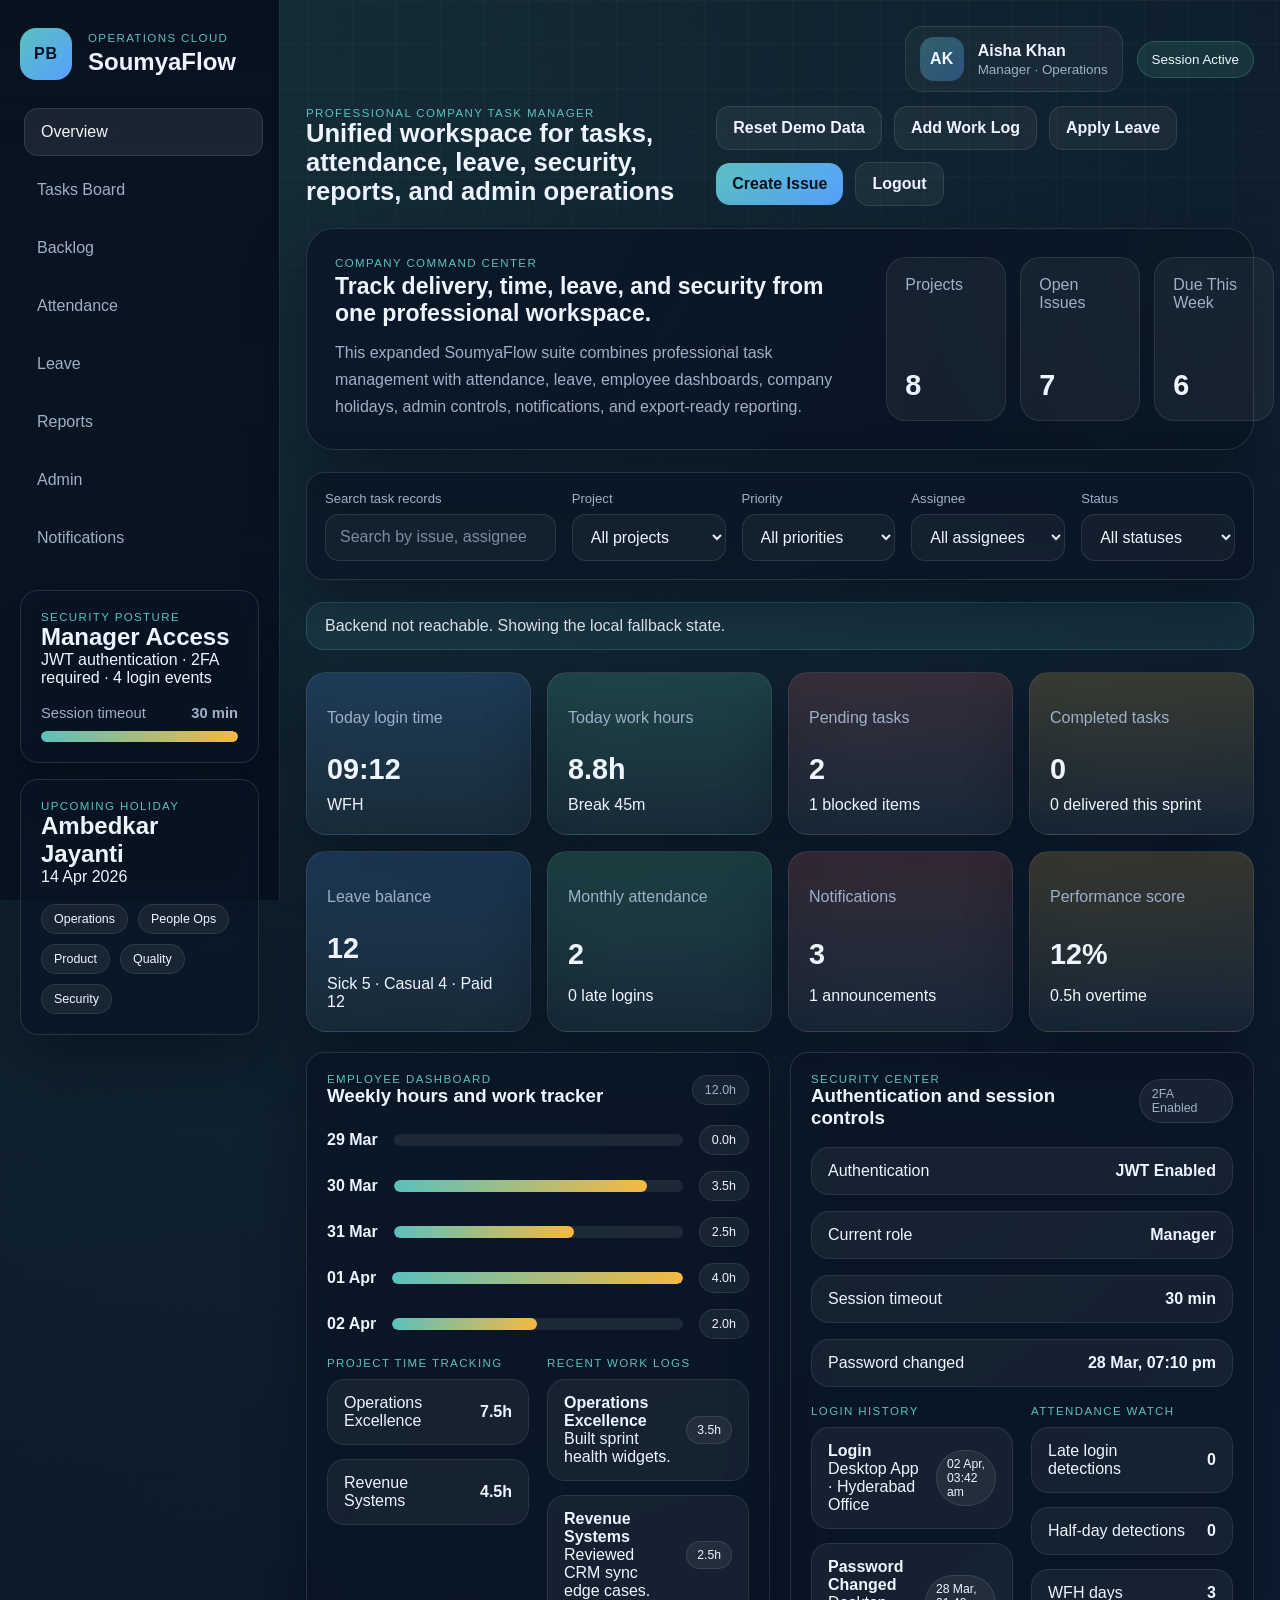
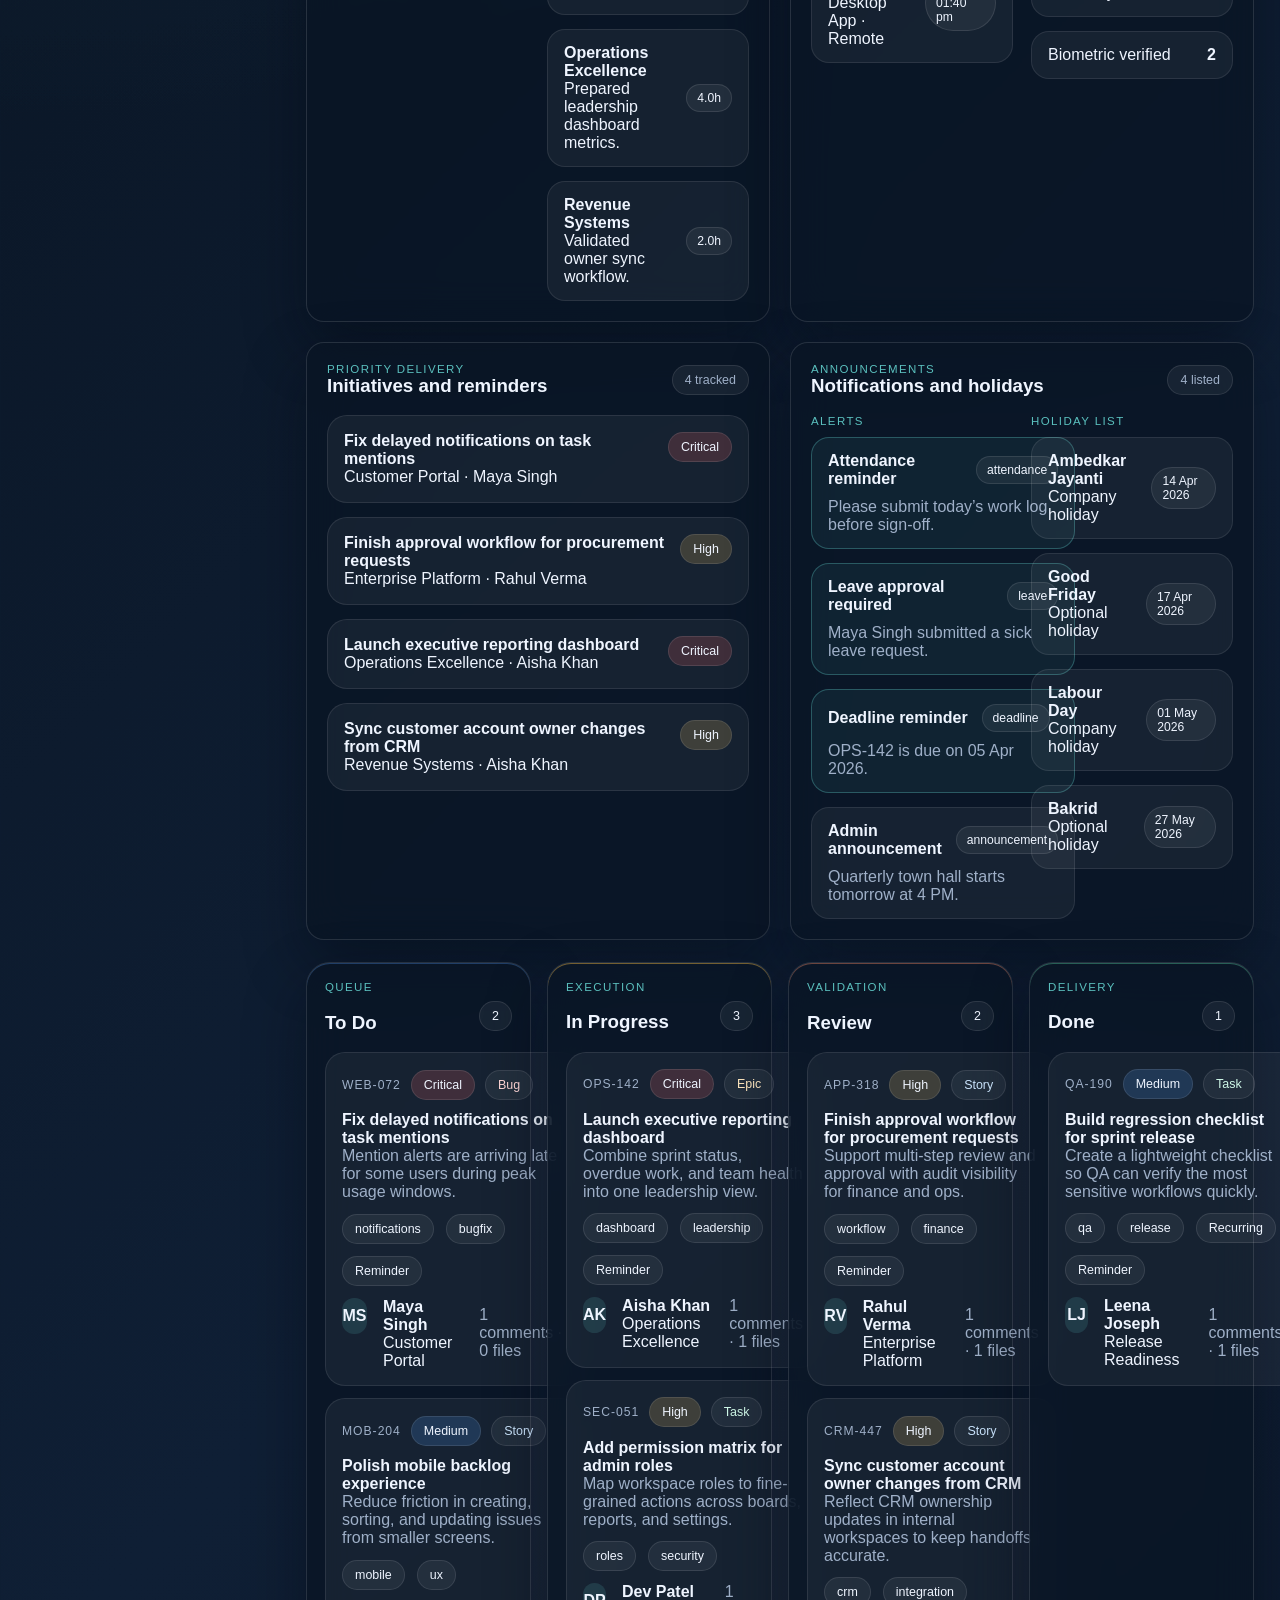
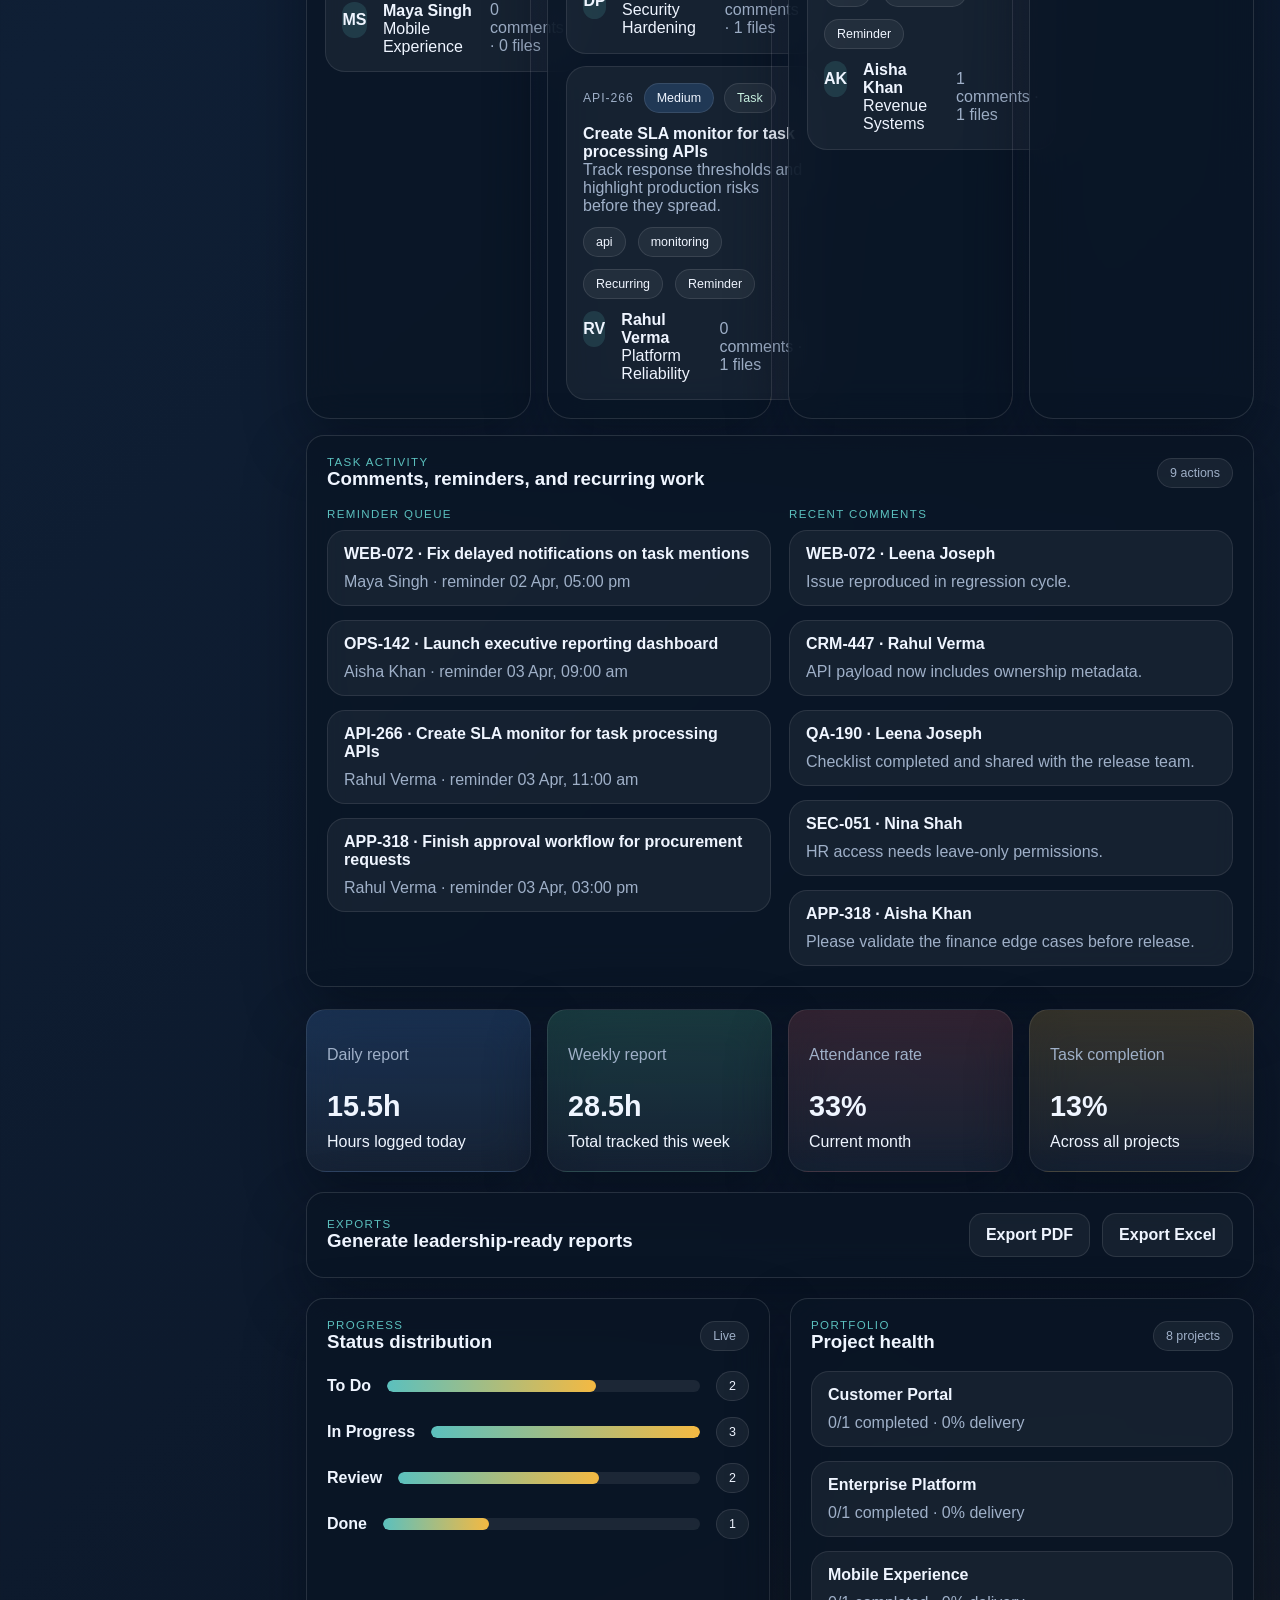
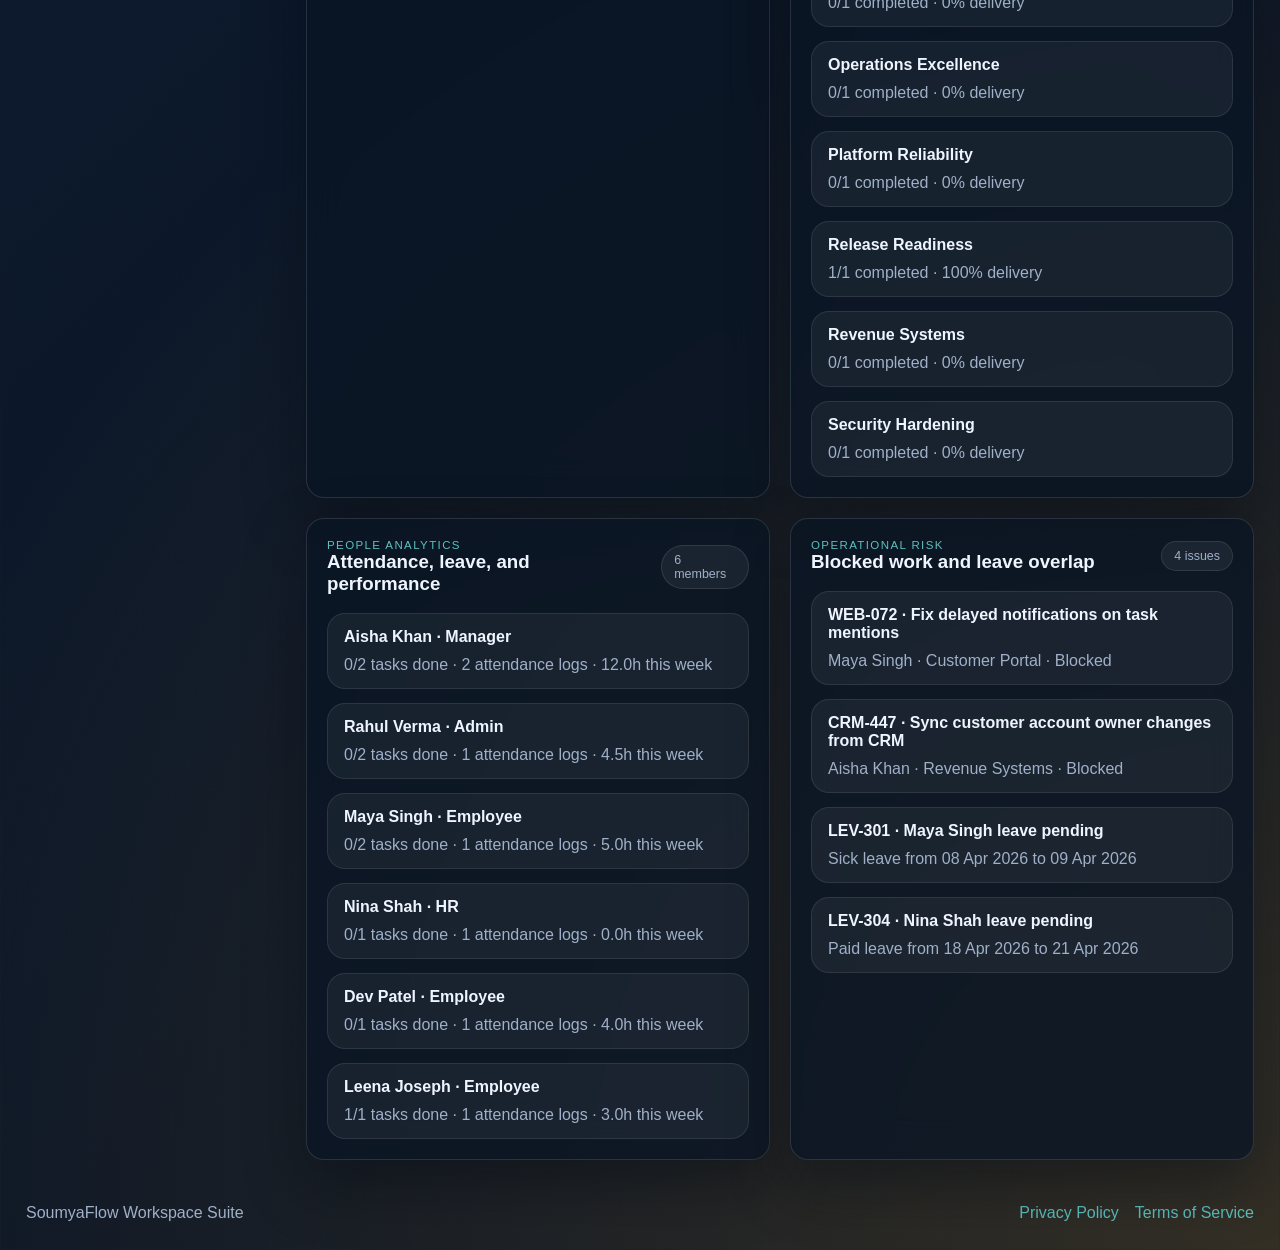
==== index.html @ a534eed7 "Initial commit" ====
<!DOCTYPE html>
<html lang="en">
  <head>
    <meta charset="UTF-8" />
    <meta name="viewport" content="width=device-width, initial-scale=1.0" />
    <title>SoumyaFlow | Professional Work Management Suite</title>
    <link rel="stylesheet" href="styles.css" />
    <link rel="stylesheet" href="enterprise.css" />
  </head>
  <body>
    <div class="app-shell">
      <aside class="sidebar">
        <div class="brand">
          <div class="brand-mark">PB</div>
          <div>
            <p class="eyebrow">Operations Cloud</p>
            <h1>SoumyaFlow</h1>
          </div>
        </div>

        <nav class="sidebar-nav" aria-label="Primary">
          <button class="nav-link active" data-view="overview">Overview</button>
          <button class="nav-link" data-view="board">Tasks Board</button>
          <button class="nav-link" data-view="backlog">Backlog</button>
          <button class="nav-link" data-view="attendance">Attendance</button>
          <button class="nav-link" data-view="leave">Leave</button>
          <button class="nav-link" data-view="reports">Reports</button>
          <button class="nav-link" data-view="admin">Admin</button>
          <button class="nav-link" data-view="notifications">Notifications</button>
        </nav>

        <section class="sidebar-card">
          <p class="eyebrow">Security Posture</p>
          <h2 id="sidebarRoleLabel">Manager Access</h2>
          <p id="sidebarSessionLabel">JWT sessions, 2FA, and login history are active for this workspace.</p>
          <div class="mini-metric">
            <span>Session timeout</span>
            <strong id="sidebarTimeoutLabel">30 min</strong>
          </div>
          <div class="progress-track compact">
            <span id="sidebarSecurityBar"></span>
          </div>
        </section>

        <section class="sidebar-card">
          <p class="eyebrow">Upcoming Holiday</p>
          <h2 id="sidebarHolidayTitle">Ambedkar Jayanti</h2>
          <p id="sidebarHolidayDate">14 Apr 2026</p>
          <ul class="pill-list" id="sidebarDepartments"></ul>
        </section>
      </aside>

      <main class="content">
        <header class="topbar">
          <div>
            <p class="eyebrow">Professional Company Task Manager</p>
            <h2>Unified workspace for tasks, attendance, leave, security, reports, and admin operations</h2>
          </div>
          <div class="topbar-right">
            <div class="identity-chip">
              <div class="avatar-chip" id="currentUserAvatar">AK</div>
              <div>
                <strong id="currentUserName">Aisha Khan</strong>
                <p id="currentUserMeta">Manager · Operations</p>
              </div>
            </div>
            <span class="status-pill" id="sessionStatusPill">Session Active</span>
            <div class="topbar-actions">
              <button class="secondary-button" id="resetDataButton" type="button">Reset Demo Data</button>
              <button class="secondary-button" id="jumpAttendanceButton" type="button">Add Work Log</button>
              <button class="secondary-button" id="jumpLeaveButton" type="button">Apply Leave</button>
              <button class="primary-button" id="openComposerButton" type="button">Create Issue</button>
              <button class="icon-button" id="logoutButton" type="button">Logout</button>
            </div>
          </div>
        </header>

        <section class="session-gate" id="sessionGate">
          <div class="session-card">
            <div class="section-heading">
              <div>
                <p class="eyebrow">Authentication</p>
                <h3>Secure access to your company workspace</h3>
              </div>
              <span class="badge subtle">JWT · 2FA · Role Based Access</span>
            </div>
            <p class="hero-copy">
              Use the demo login to resume the workspace. The app records login history, role-based access,
              timeout settings, and password actions in local storage.
            </p>
            <form id="sessionForm" class="inline-form">
              <div class="field-grid triple">
                <label>
                  <span>User</span>
                  <select id="sessionUserSelect" name="userId"></select>
                </label>
                <label>
                  <span>Password</span>
                  <input name="password" type="password" placeholder="Enter any demo password" required />
                </label>
                <label>
                  <span>One-time code</span>
                  <input name="otp" type="text" inputmode="numeric" maxlength="6" placeholder="Required if 2FA enabled" />
                </label>
              </div>
              <div class="form-actions">
                <button class="primary-button" type="submit">Login</button>
                <button class="secondary-button" id="forgotPasswordButton" type="button">Forgot Password</button>
                <button class="secondary-button" id="changePasswordButton" type="button">Change Password</button>
              </div>
            </form>
            <div id="sessionMessage" class="empty-state inline-message">Session locked. Login to continue.</div>
          </div>
        </section>

        <section class="hero-card">
          <div>
            <p class="eyebrow">Company Command Center</p>
            <h3>Track delivery, time, leave, and security from one professional workspace.</h3>
            <p class="hero-copy">
              This expanded SoumyaFlow suite combines professional task management with attendance, leave,
              employee dashboards, company holidays, admin controls, notifications, and export-ready reporting.
            </p>
          </div>
          <div class="hero-panels">
            <div class="hero-panel">
              <span>Projects</span>
              <strong id="heroProjectsCount">0</strong>
            </div>
            <div class="hero-panel">
              <span>Open Issues</span>
              <strong id="heroOpenCount">0</strong>
            </div>
            <div class="hero-panel">
              <span>Due This Week</span>
              <strong id="heroDueCount">0</strong>
            </div>
          </div>
        </section>

        <section class="filters-card" id="taskTools">
          <div class="filter-group search-group">
            <label for="searchInput">Search task records</label>
            <input id="searchInput" type="search" placeholder="Search by issue, assignee, project, label, or comment" />
          </div>
          <div class="filter-group">
            <label for="projectFilter">Project</label>
            <select id="projectFilter">
              <option value="all">All projects</option>
            </select>
          </div>
          <div class="filter-group">
            <label for="priorityFilter">Priority</label>
            <select id="priorityFilter">
              <option value="all">All priorities</option>
              <option value="Critical">Critical</option>
              <option value="High">High</option>
              <option value="Medium">Medium</option>
              <option value="Low">Low</option>
            </select>
          </div>
          <div class="filter-group">
            <label for="assigneeFilter">Assignee</label>
            <select id="assigneeFilter">
              <option value="all">All assignees</option>
            </select>
          </div>
          <div class="filter-group">
            <label for="statusFilter">Status</label>
            <select id="statusFilter">
              <option value="all">All statuses</option>
              <option value="todo">To Do</option>
              <option value="in-progress">In Progress</option>
              <option value="review">Review</option>
              <option value="done">Done</option>
            </select>
          </div>
        </section>

        <section class="flash-banner hidden" id="flashBanner"></section>

        <section class="overview-grid view-panel active" data-panel="overview">
          <div class="stats-grid stats-grid-large">
            <article class="stat-card accent-a">
              <p>Today login time</p>
              <strong id="todayLoginTime">09:12</strong>
              <span id="todayWorkMode">WFH</span>
            </article>
            <article class="stat-card accent-b">
              <p>Today work hours</p>
              <strong id="todayWorkHours">0h</strong>
              <span id="todayBreakTime">Break 0m</span>
            </article>
            <article class="stat-card accent-c">
              <p>Pending tasks</p>
              <strong id="pendingTaskCount">0</strong>
              <span id="blockedCaption">0 blocked items</span>
            </article>
            <article class="stat-card accent-d">
              <p>Completed tasks</p>
              <strong id="completedTaskCount">0</strong>
              <span id="completionCaption">0 delivered this sprint</span>
            </article>
            <article class="stat-card accent-a">
              <p>Leave balance</p>
              <strong id="leaveBalanceCount">0</strong>
              <span id="leaveBalanceCaption">Paid leave remaining</span>
            </article>
            <article class="stat-card accent-b">
              <p>Monthly attendance</p>
              <strong id="monthlyAttendanceCount">0</strong>
              <span id="lateLoginStatus">0 late logins</span>
            </article>
            <article class="stat-card accent-c">
              <p>Notifications</p>
              <strong id="unreadNotificationCount">0</strong>
              <span id="announcementCaption">Unread alerts</span>
            </article>
            <article class="stat-card accent-d">
              <p>Performance score</p>
              <strong id="productivityScore">0%</strong>
              <span id="overtimeStatus">0h overtime</span>
            </article>
          </div>

          <div class="dashboard-grid">
            <section class="card">
              <div class="section-heading">
                <div>
                  <p class="eyebrow">Employee Dashboard</p>
                  <h3>Weekly hours and work tracker</h3>
                </div>
                <span class="badge subtle" id="weeklyHoursTotal">0h</span>
              </div>
              <div id="weeklyHoursBars" class="report-bars"></div>
              <div class="section-subgrid">
                <div>
                  <p class="eyebrow">Project Time Tracking</p>
                  <div id="projectTimeTracking" class="stack-list compact-stack"></div>
                </div>
                <div>
                  <p class="eyebrow">Recent Work Logs</p>
                  <div id="workLogPreview" class="stack-list compact-stack"></div>
                </div>
              </div>
            </section>

            <section class="card">
              <div class="section-heading">
                <div>
                  <p class="eyebrow">Security Center</p>
                  <h3>Authentication and session controls</h3>
                </div>
                <span class="badge subtle" id="securityBadge">2FA Enabled</span>
              </div>
              <div id="securitySummary" class="metric-list"></div>
              <div class="section-subgrid">
                <div>
                  <p class="eyebrow">Login History</p>
                  <div id="loginHistoryList" class="stack-list compact-stack"></div>
                </div>
                <div>
                  <p class="eyebrow">Attendance Watch</p>
                  <div id="attendanceWatchList" class="stack-list compact-stack"></div>
                </div>
              </div>
            </section>

            <section class="card">
              <div class="section-heading">
                <div>
                  <p class="eyebrow">Priority Delivery</p>
                  <h3>Initiatives and reminders</h3>
                </div>
                <span class="badge subtle" id="priorityInitiativesCount">0 tracked</span>
              </div>
              <div id="priorityInitiatives" class="stack-list"></div>
            </section>

            <section class="card">
              <div class="section-heading">
                <div>
                  <p class="eyebrow">Announcements</p>
                  <h3>Notifications and holidays</h3>
                </div>
                <span class="badge subtle" id="holidayBadge">0 listed</span>
              </div>
              <div class="section-subgrid">
                <div>
                  <p class="eyebrow">Alerts</p>
                  <div id="notificationPreview" class="stack-list compact-stack"></div>
                </div>
                <div>
                  <p class="eyebrow">Holiday List</p>
                  <div id="holidayPreview" class="stack-list compact-stack"></div>
                </div>
              </div>
            </section>
          </div>
        </section>

        <section class="board-layout view-panel" data-panel="board">
          <div class="board-column" data-status="todo">
            <div class="board-column-header">
              <div>
                <p class="eyebrow">Queue</p>
                <h3>To Do</h3>
              </div>
              <span class="badge" id="todoCount">0</span>
            </div>
            <div class="board-dropzone" id="todoColumn"></div>
          </div>

          <div class="board-column" data-status="in-progress">
            <div class="board-column-header">
              <div>
                <p class="eyebrow">Execution</p>
                <h3>In Progress</h3>
              </div>
              <span class="badge" id="inProgressCount">0</span>
            </div>
            <div class="board-dropzone" id="inProgressColumn"></div>
          </div>

          <div class="board-column" data-status="review">
            <div class="board-column-header">
              <div>
                <p class="eyebrow">Validation</p>
                <h3>Review</h3>
              </div>
              <span class="badge" id="reviewCount">0</span>
            </div>
            <div class="board-dropzone" id="reviewColumn"></div>
          </div>

          <div class="board-column" data-status="done">
            <div class="board-column-header">
              <div>
                <p class="eyebrow">Delivery</p>
                <h3>Done</h3>
              </div>
              <span class="badge" id="doneCount">0</span>
            </div>
            <div class="board-dropzone" id="doneColumn"></div>
          </div>

          <section class="card board-support-card">
            <div class="section-heading">
              <div>
                <p class="eyebrow">Task Activity</p>
                <h3>Comments, reminders, and recurring work</h3>
              </div>
              <span class="badge subtle" id="taskOpsCount">0 actions</span>
            </div>
            <div class="section-subgrid">
              <div>
                <p class="eyebrow">Reminder Queue</p>
                <div id="reminderQueue" class="stack-list compact-stack"></div>
              </div>
              <div>
                <p class="eyebrow">Recent Comments</p>
                <div id="taskCommentFeed" class="stack-list compact-stack"></div>
              </div>
            </div>
          </section>
        </section>

        <section class="view-panel" data-panel="backlog">
          <div class="card">
            <div class="section-heading">
              <div>
                <p class="eyebrow">Planning</p>
                <h3>Backlog and task operations</h3>
              </div>
              <span class="badge subtle" id="backlogCount">0 items</span>
            </div>
            <div class="table-wrapper">
              <table class="data-table">
                <thead>
                  <tr>
                    <th>Issue</th>
                    <th>Project</th>
                    <th>Owner</th>
                    <th>Priority</th>
                    <th>Comments</th>
                    <th>Files</th>
                    <th>Reminder</th>
                    <th>Recurring</th>
                    <th>Status</th>
                    <th>Due</th>
                  </tr>
                </thead>
                <tbody id="backlogTableBody"></tbody>
              </table>
            </div>
          </div>
        </section>

        <section class="view-panel" data-panel="attendance">
          <div class="stats-grid">
            <article class="stat-card accent-a">
              <p>Login time</p>
              <strong id="attendanceLoginMetric">09:12</strong>
              <span id="attendanceDateMetric">02 Apr 2026</span>
            </article>
            <article class="stat-card accent-b">
              <p>Logout time</p>
              <strong id="attendanceLogoutMetric">18:42</strong>
              <span id="attendanceBreakMetric">Break 45m</span>
            </article>
            <article class="stat-card accent-c">
              <p>Total hours</p>
              <strong id="attendanceHoursMetric">0h</strong>
              <span id="attendanceOvertimeMetric">0h overtime</span>
            </article>
            <article class="stat-card accent-d">
              <p>Attendance status</p>
              <strong id="attendanceStatusMetric">Present</strong>
              <span id="attendanceLateMetric">On time</span>
            </article>
          </div>

          <div class="dashboard-grid">
            <section class="card">
              <div class="section-heading">
                <div>
                  <p class="eyebrow">Attendance Management</p>
                  <h3>Login, logout, break, WFH, and daily status</h3>
                </div>
                <span class="badge subtle">Auto hours calculation</span>
              </div>
              <form id="attendanceForm" class="inline-form">
                <div class="field-grid">
                  <label>
                    <span>Employee</span>
                    <select name="employeeId" id="attendanceEmployeeSelect"></select>
                  </label>
                  <label>
                    <span>Date</span>
                    <input name="date" type="date" required />
                  </label>
                  <label>
                    <span>Login time</span>
                    <input name="loginTime" type="time" required />
                  </label>
                  <label>
                    <span>Logout time</span>
                    <input name="logoutTime" type="time" required />
                  </label>
                  <label>
                    <span>Break minutes</span>
                    <input name="breakMinutes" type="number" min="0" max="240" value="45" required />
                  </label>
                  <label>
                    <span>Work mode</span>
                    <select name="workMode">
                      <option value="Office">Office</option>
                      <option value="WFH">WFH</option>
                      <option value="Hybrid">Hybrid</option>
                    </select>
                  </label>
                </div>
                <label class="checkbox-row">
                  <input name="biometricVerified" type="checkbox" />
                  <span>Biometric verified</span>
                </label>
                <div class="form-actions">
                  <button class="primary-button" type="submit">Save Attendance</button>
                </div>
              </form>
              <div class="table-wrapper">
                <table class="data-table">
                  <thead>
                    <tr>
                      <th>Date</th>
                      <th>Employee</th>
                      <th>Login</th>
                      <th>Logout</th>
                      <th>Break</th>
                      <th>Hours</th>
                      <th>Late</th>
                      <th>Half Day</th>
                      <th>Mode</th>
                    </tr>
                  </thead>
                  <tbody id="attendanceTableBody"></tbody>
                </table>
              </div>
            </section>

            <section class="card">
              <div class="section-heading">
                <div>
                  <p class="eyebrow">Work Tracker</p>
                  <h3>Daily logs and project-wise time tracking</h3>
                </div>
                <span class="badge subtle" id="workLogCount">0 logs</span>
              </div>
              <form id="workLogForm" class="inline-form">
                <div class="field-grid">
                  <label>
                    <span>Employee</span>
                    <select name="employeeId" id="workLogEmployeeSelect"></select>
                  </label>
                  <label>
                    <span>Date</span>
                    <input name="date" type="date" required />
                  </label>
                  <label>
                    <span>Project</span>
                    <input name="project" type="text" list="projectSuggestions" required />
                  </label>
                  <label>
                    <span>Hours</span>
                    <input name="hours" type="number" min="0.5" max="12" step="0.5" required />
                  </label>
                </div>
                <label>
                  <span>Work summary</span>
                  <textarea name="note" rows="3" maxlength="180" placeholder="Describe the work completed today"></textarea>
                </label>
                <div class="form-actions">
                  <button class="primary-button" type="submit">Add Work Log</button>
                </div>
              </form>
              <div id="workLogList" class="stack-list"></div>
            </section>
          </div>
        </section>

        <section class="view-panel" data-panel="leave">
          <div class="stats-grid">
            <article class="stat-card accent-a">
              <p>Sick leave</p>
              <strong id="sickLeaveBalance">0</strong>
              <span>Days remaining</span>
            </article>
            <article class="stat-card accent-b">
              <p>Casual leave</p>
              <strong id="casualLeaveBalance">0</strong>
              <span>Days remaining</span>
            </article>
            <article class="stat-card accent-c">
              <p>Paid leave</p>
              <strong id="paidLeaveBalance">0</strong>
              <span>Days remaining</span>
            </article>
            <article class="stat-card accent-d">
              <p>Pending approvals</p>
              <strong id="pendingLeaveCount">0</strong>
              <span>Manager review</span>
            </article>
          </div>

          <div class="dashboard-grid">
            <section class="card">
              <div class="section-heading">
                <div>
                  <p class="eyebrow">Leave Management</p>
                  <h3>Apply leave and manage approvals</h3>
                </div>
                <span class="badge subtle">Sick · Casual · Paid</span>
              </div>
              <form id="leaveForm" class="inline-form">
                <div class="field-grid">
                  <label>
                    <span>Employee</span>
                    <select name="employeeId" id="leaveEmployeeSelect"></select>
                  </label>
                  <label>
                    <span>Leave type</span>
                    <select name="type">
                      <option value="Sick">Sick</option>
                      <option value="Casual">Casual</option>
                      <option value="Paid">Paid</option>
                    </select>
                  </label>
                  <label>
                    <span>From</span>
                    <input name="fromDate" type="date" required />
                  </label>
                  <label>
                    <span>To</span>
                    <input name="toDate" type="date" required />
                  </label>
                </div>
                <label>
                  <span>Reason</span>
                  <textarea name="reason" rows="3" maxlength="180" placeholder="Describe the leave request"></textarea>
                </label>
                <div class="form-actions">
                  <button class="primary-button" type="submit">Apply Leave</button>
                </div>
              </form>
              <div>
                <p class="eyebrow">Pending Approval Queue</p>
                <div id="pendingLeaveList" class="stack-list"></div>
              </div>
            </section>

            <section class="card">
              <div class="section-heading">
                <div>
                  <p class="eyebrow">History</p>
                  <h3>Leave records and holiday calendar</h3>
                </div>
                <span class="badge subtle" id="leaveHistoryCount">0 requests</span>
              </div>
              <div class="table-wrapper">
                <table class="data-table">
                  <thead>
                    <tr>
                      <th>Employee</th>
                      <th>Type</th>
                      <th>Dates</th>
                      <th>Days</th>
                      <th>Status</th>
                      <th>Approver</th>
                    </tr>
                  </thead>
                  <tbody id="leaveHistoryBody"></tbody>
                </table>
              </div>
              <div>
                <p class="eyebrow">Holiday Calendar</p>
                <div id="holidayList" class="stack-list compact-stack"></div>
              </div>
            </section>
          </div>
        </section>

        <section class="reports-layout view-panel" data-panel="reports">
          <div class="stats-grid">
            <article class="stat-card accent-a">
              <p>Daily report</p>
              <strong id="dailyReportMetric">0h</strong>
              <span>Hours logged today</span>
            </article>
            <article class="stat-card accent-b">
              <p>Weekly report</p>
              <strong id="weeklyReportMetric">0h</strong>
              <span>Total tracked this week</span>
            </article>
            <article class="stat-card accent-c">
              <p>Attendance rate</p>
              <strong id="attendanceRateMetric">0%</strong>
              <span>Current month</span>
            </article>
            <article class="stat-card accent-d">
              <p>Task completion</p>
              <strong id="taskCompletionMetric">0%</strong>
              <span>Across all projects</span>
            </article>
          </div>

          <section class="card">
            <div class="section-heading">
              <div>
                <p class="eyebrow">Exports</p>
                <h3>Generate leadership-ready reports</h3>
              </div>
              <div class="topbar-actions">
                <button class="secondary-button" id="exportPdfButton" type="button">Export PDF</button>
                <button class="secondary-button" id="exportExcelButton" type="button">Export Excel</button>
              </div>
            </div>
          </section>

          <div class="dashboard-grid">
            <section class="card">
              <div class="section-heading">
                <div>
                  <p class="eyebrow">Progress</p>
                  <h3>Status distribution</h3>
                </div>
                <span class="badge subtle">Live</span>
              </div>
              <div id="statusReport" class="report-bars"></div>
            </section>

            <section class="card">
              <div class="section-heading">
                <div>
                  <p class="eyebrow">Portfolio</p>
                  <h3>Project health</h3>
                </div>
                <span class="badge subtle" id="projectHealthCount">0 projects</span>
              </div>
              <div id="projectHealth" class="stack-list"></div>
            </section>

            <section class="card">
              <div class="section-heading">
                <div>
                  <p class="eyebrow">People Analytics</p>
                  <h3>Attendance, leave, and performance</h3>
                </div>
                <span class="badge subtle" id="teamMemberCount">0 members</span>
              </div>
              <div id="teamPerformanceList" class="stack-list"></div>
            </section>

            <section class="card">
              <div class="section-heading">
                <div>
                  <p class="eyebrow">Operational Risk</p>
                  <h3>Blocked work and leave overlap</h3>
                </div>
                <span class="badge subtle" id="riskCount">0 issues</span>
              </div>
              <div id="riskList" class="stack-list"></div>
            </section>
          </div>
        </section>

        <section class="view-panel" data-panel="admin">
          <div class="admin-grid">
            <article class="admin-tile">
              <p>Users</p>
              <strong id="adminUserCount">0</strong>
            </article>
            <article class="admin-tile">
              <p>Departments</p>
              <strong id="adminDepartmentCount">0</strong>
            </article>
            <article class="admin-tile">
              <p>Projects</p>
              <strong id="adminProjectCount">0</strong>
            </article>
            <article class="admin-tile">
              <p>Tasks</p>
              <strong id="adminTaskCount">0</strong>
            </article>
            <article class="admin-tile">
              <p>Holidays</p>
              <strong id="adminHolidayCount">0</strong>
            </article>
            <article class="admin-tile">
              <p>Leaves</p>
              <strong id="adminLeaveCount">0</strong>
            </article>
            <article class="admin-tile">
              <p>Reports</p>
              <strong id="adminReportCount">0</strong>
            </article>
            <article class="admin-tile">
              <p>Attendance</p>
              <strong id="adminAttendanceCount">0</strong>
            </article>
          </div>

          <div class="dashboard-grid">
            <section class="card">
              <div class="section-heading">
                <div>
                  <p class="eyebrow">Admin Panel</p>
                  <h3>User directory and role management</h3>
                </div>
                <span class="badge subtle">Admin · Manager · Employee · HR</span>
              </div>
              <div class="table-wrapper">
                <table class="data-table">
                  <thead>
                    <tr>
                      <th>User</th>
                      <th>Role</th>
                      <th>Department</th>
                      <th>Status</th>
                      <th>Attendance</th>
                      <th>Leave Balance</th>
                    </tr>
                  </thead>
                  <tbody id="userTableBody"></tbody>
                </table>
              </div>
            </section>

            <section class="card">
              <div class="section-heading">
                <div>
                  <p class="eyebrow">Security Settings</p>
                  <h3>Session timeout, JWT, password flow, and 2FA</h3>
                </div>
                <span class="badge subtle">Policy Controls</span>
              </div>
              <form id="securitySettingsForm" class="inline-form">
                <div class="field-grid">
                  <label>
                    <span>Session timeout (minutes)</span>
                    <input id="securityTimeoutInput" name="sessionTimeoutMinutes" type="number" min="5" max="180" />
                  </label>
                  <label class="checkbox-row inline-check">
                    <input id="securityJwtCheckbox" name="jwtEnabled" type="checkbox" />
                    <span>JWT authentication</span>
                  </label>
                  <label class="checkbox-row inline-check">
                    <input id="securityTwoFactorCheckbox" name="requireTwoFactor" type="checkbox" />
                    <span>Two-factor authentication</span>
                  </label>
                  <label class="checkbox-row inline-check">
                    <input id="securityForgotCheckbox" name="forgotPasswordEnabled" type="checkbox" />
                    <span>Forgot password flow</span>
                  </label>
                </div>
                <div class="form-actions">
                  <button class="primary-button" type="submit">Save Security Settings</button>
                </div>
              </form>
              <div id="adminSecurityList" class="stack-list compact-stack"></div>
            </section>

            <section class="card">
              <div class="section-heading">
                <div>
                  <p class="eyebrow">Announcements</p>
                  <h3>Notify the company from admin</h3>
                </div>
                <span class="badge subtle">Email-style alerts</span>
              </div>
              <form id="announcementForm" class="inline-form">
                <div class="field-grid">
                  <label>
                    <span>Audience</span>
                    <select name="audience">
                      <option value="All">All Employees</option>
                      <option value="Managers">Managers</option>
                      <option value="Engineering">Engineering</option>
                      <option value="HR">HR</option>
                    </select>
                  </label>
                  <label>
                    <span>Announcement title</span>
                    <input name="title" type="text" maxlength="80" required />
                  </label>
                </div>
                <label>
                  <span>Message</span>
                  <textarea name="message" rows="4" maxlength="220" placeholder="Share updates, approvals, or company-wide notices"></textarea>
                </label>
                <div class="form-actions">
                  <button class="primary-button" type="submit">Send Announcement</button>
                </div>
              </form>
            </section>
          </div>
        </section>

        <section class="view-panel" data-panel="notifications">
          <section class="card">
            <div class="section-heading">
              <div>
                <p class="eyebrow">Notification Center</p>
                <h3>Assignments, reminders, approvals, announcements, and security alerts</h3>
              </div>
              <div class="topbar-actions">
                <span class="badge subtle" id="notificationsCount">0 items</span>
                <button class="secondary-button" id="markAllReadButton" type="button">Mark All Read</button>
              </div>
            </div>
            <div id="notificationsList" class="stack-list"></div>
          </section>
        </section>
      </main>
    </div>

    <footer class="app-footer">
      <p>SoumyaFlow Workspace Suite</p>
      <div class="footer-links">
        <a href="/privacy.html">Privacy Policy</a>
        <a href="/terms.html">Terms of Service</a>
      </div>
    </footer>

    <dialog class="composer" id="composer">
      <form id="issueForm" class="composer-form" method="dialog">
        <div class="composer-header">
          <div>
            <p class="eyebrow">Create New Task</p>
            <h3>Add work with reminders, comments, and attachments</h3>
          </div>
          <button class="icon-button" id="closeComposerButton" type="button" aria-label="Close composer">x</button>
        </div>

        <div class="composer-grid">
          <label>
            <span>Issue title</span>
            <input name="title" type="text" required maxlength="90" placeholder="Build employee approval workflow" />
          </label>
          <label>
            <span>Project</span>
            <input name="project" type="text" list="projectSuggestions" required maxlength="40" placeholder="Enterprise Platform" />
          </label>
          <label>
            <span>Assignee</span>
            <select name="assignee" id="issueAssigneeSelect"></select>
          </label>
          <label>
            <span>Priority</span>
            <select name="priority" required>
              <option value="Critical">Critical</option>
              <option value="High">High</option>
              <option value="Medium" selected>Medium</option>
              <option value="Low">Low</option>
            </select>
          </label>
          <label>
            <span>Issue type</span>
            <select name="type" required>
              <option value="Story">Story</option>
              <option value="Task">Task</option>
              <option value="Bug">Bug</option>
              <option value="Epic">Epic</option>
            </select>
          </label>
          <label>
            <span>Status</span>
            <select name="status" required>
              <option value="todo">To Do</option>
              <option value="in-progress">In Progress</option>
              <option value="review">Review</option>
              <option value="done">Done</option>
            </select>
          </label>
          <label>
            <span>Story points</span>
            <input name="points" type="number" min="1" max="21" value="5" required />
          </label>
          <label>
            <span>Due date</span>
            <input name="dueDate" type="date" required />
          </label>
          <label>
            <span>Reminder date</span>
            <input name="reminderAt" type="datetime-local" />
          </label>
          <label class="checkbox-row inline-check">
            <input name="recurring" type="checkbox" />
            <span>Recurring task</span>
          </label>
        </div>

        <label class="full-width">
          <span>Description</span>
          <textarea
            name="description"
            rows="4"
            maxlength="220"
            placeholder="Add enough detail so your team can pick this up confidently."
          ></textarea>
        </label>

        <label class="full-width">
          <span>Initial comment</span>
          <textarea name="initialComment" rows="3" maxlength="140" placeholder="Add the first task comment for the assignee."></textarea>
        </label>

        <div class="composer-grid">
          <label>
            <span>Labels</span>
            <input name="labels" type="text" maxlength="120" placeholder="sprint, finance, api" />
          </label>
          <label>
            <span>Task files</span>
            <input name="attachments" type="file" multiple />
          </label>
        </div>

        <label class="checkbox-row">
          <input name="blocked" type="checkbox" />
          <span>Mark as blocked or high risk</span>
        </label>

        <div class="composer-actions">
          <button class="secondary-button" id="cancelComposerButton" type="button">Cancel</button>
          <button class="primary-button" type="submit">Create Issue</button>
        </div>
      </form>
    </dialog>

    <datalist id="projectSuggestions"></datalist>

    <script src="suite.js"></script>
  </body>
</html>
---- styles.css ----
:root {
  --bg: #09111f;
  --bg-soft: rgba(10, 21, 37, 0.78);
  --surface: rgba(255, 255, 255, 0.07);
  --surface-strong: rgba(12, 28, 47, 0.88);
  --line: rgba(255, 255, 255, 0.12);
  --text: #eff5ff;
  --text-muted: #9fb0c8;
  --accent: #5bc0be;
  --accent-strong: #f4b942;
  --accent-warm: #ff8a65;
  --accent-cool: #57a0ff;
  --danger: #ff6b6b;
  --success: #5ad7a5;
  --shadow: 0 24px 60px rgba(2, 7, 17, 0.42);
  --radius-lg: 28px;
  --radius-md: 18px;
  --radius-sm: 12px;
  --font-display: "Trebuchet MS", "Segoe UI", sans-serif;
  --font-body: "Verdana", "Segoe UI", sans-serif;
}

* {
  box-sizing: border-box;
}

html {
  scroll-behavior: smooth;
}

body {
  margin: 0;
  min-height: 100vh;
  font-family: var(--font-body);
  color: var(--text);
  background:
    radial-gradient(circle at top left, rgba(91, 192, 190, 0.18), transparent 28%),
    radial-gradient(circle at bottom right, rgba(244, 185, 66, 0.18), transparent 24%),
    linear-gradient(135deg, #07101b 0%, #0f1f35 45%, #09111f 100%);
}

body::before {
  content: "";
  position: fixed;
  inset: 0;
  background-image:
    linear-gradient(rgba(255, 255, 255, 0.03) 1px, transparent 1px),
    linear-gradient(90deg, rgba(255, 255, 255, 0.03) 1px, transparent 1px);
  background-size: 44px 44px;
  pointer-events: none;
  mask-image: linear-gradient(to bottom, rgba(0, 0, 0, 0.9), transparent 85%);
}

button,
input,
select,
textarea {
  font: inherit;
}

button {
  cursor: pointer;
  border: none;
}

.app-shell {
  display: grid;
  grid-template-columns: 280px 1fr;
  min-height: 100vh;
}

.sidebar {
  position: sticky;
  top: 0;
  height: 100vh;
  padding: 28px 20px;
  border-right: 1px solid var(--line);
  background: linear-gradient(180deg, rgba(8, 17, 31, 0.96), rgba(8, 17, 31, 0.78));
  backdrop-filter: blur(18px);
}

.brand,
.section-heading,
.board-column-header,
.composer-header,
.topbar,
.hero-card,
.mini-metric,
.task-meta,
.task-footer,
.workload-header,
.status-row,
.deadline-row,
.risk-row,
.initiative-row {
  display: flex;
  align-items: center;
  justify-content: space-between;
  gap: 16px;
}

.brand {
  justify-content: flex-start;
  margin-bottom: 28px;
}

.brand-mark {
  width: 52px;
  height: 52px;
  display: grid;
  place-items: center;
  border-radius: 16px;
  background: linear-gradient(135deg, var(--accent), var(--accent-cool));
  color: #04111f;
  font-family: var(--font-display);
  font-weight: 800;
  letter-spacing: 0.06em;
}

.brand h1,
.topbar h2,
.hero-card h3,
.card h3,
.composer h3 {
  margin: 0;
  font-family: var(--font-display);
  font-weight: 700;
}

.sidebar-nav {
  display: grid;
  gap: 10px;
  margin-bottom: 28px;
}

.nav-link,
.secondary-button,
.primary-button,
.icon-button,
.status-select {
  transition: transform 180ms ease, background 180ms ease, border-color 180ms ease, color 180ms ease;
}

.nav-link {
  padding: 14px 16px;
  border-radius: 14px;
  color: var(--text-muted);
  background: transparent;
  border: 1px solid transparent;
  text-align: left;
}

.nav-link:hover,
.nav-link.active {
  color: var(--text);
  background: rgba(255, 255, 255, 0.08);
  border-color: rgba(255, 255, 255, 0.1);
  transform: translateX(4px);
}

.sidebar-card,
.card,
.hero-card,
.filters-card,
.stat-card,
.board-column,
.composer {
  background: var(--bg-soft);
  border: 1px solid var(--line);
  box-shadow: var(--shadow);
  backdrop-filter: blur(20px);
}

.sidebar-card,
.card {
  border-radius: var(--radius-md);
  padding: 20px;
}

.sidebar-card + .sidebar-card {
  margin-top: 16px;
}

.eyebrow {
  margin: 0 0 4px;
  text-transform: uppercase;
  letter-spacing: 0.12em;
  font-size: 0.72rem;
  color: var(--accent);
}

.sidebar-card h2,
.sidebar-card p,
.topbar p,
.hero-copy,
.card p,
.task-card p,
.workload-card p,
.report-bars p,
.deadline-row p,
.risk-row p,
.initiative-row p {
  margin: 0;
}

.mini-metric {
  margin-top: 18px;
  color: var(--text-muted);
  font-size: 0.92rem;
}

.progress-track {
  width: 100%;
  height: 11px;
  border-radius: 999px;
  background: rgba(255, 255, 255, 0.09);
  overflow: hidden;
}

.progress-track span {
  display: block;
  height: 100%;
  border-radius: inherit;
  background: linear-gradient(90deg, var(--accent), var(--accent-strong));
}

.compact {
  margin-top: 10px;
}

.pill-list {
  display: flex;
  flex-wrap: wrap;
  gap: 10px;
  list-style: none;
  padding: 0;
  margin: 18px 0 0;
}

.pill-list li,
.badge,
.tag {
  border-radius: 999px;
  padding: 7px 12px;
  font-size: 0.78rem;
  border: 1px solid rgba(255, 255, 255, 0.1);
  background: rgba(255, 255, 255, 0.06);
}

.badge.subtle {
  color: var(--text-muted);
}

.content {
  padding: 26px;
  display: grid;
  gap: 22px;
}

.topbar {
  align-items: flex-end;
}

.topbar h2 {
  max-width: 780px;
  font-size: clamp(1.4rem, 2vw, 2.1rem);
}

.topbar-actions,
.composer-actions,
.task-tags {
  display: flex;
  align-items: center;
  gap: 12px;
  flex-wrap: wrap;
}

.primary-button,
.secondary-button,
.icon-button {
  padding: 12px 16px;
  border-radius: 14px;
  font-weight: 700;
}

.primary-button {
  background: linear-gradient(135deg, var(--accent), var(--accent-cool));
  color: #03121f;
}

.secondary-button,
.icon-button {
  background: rgba(255, 255, 255, 0.05);
  color: var(--text);
  border: 1px solid rgba(255, 255, 255, 0.1);
}

.primary-button:hover,
.secondary-button:hover,
.icon-button:hover {
  transform: translateY(-2px);
}

.hero-card {
  border-radius: var(--radius-lg);
  padding: 28px;
  align-items: stretch;
  background:
    linear-gradient(120deg, rgba(10, 24, 41, 0.95), rgba(7, 17, 31, 0.82)),
    radial-gradient(circle at top right, rgba(91, 192, 190, 0.18), transparent 38%);
}

.hero-card h3 {
  font-size: clamp(1.25rem, 1.8vw, 1.8rem);
  max-width: 680px;
}

.hero-copy {
  margin-top: 12px;
  color: var(--text-muted);
  max-width: 740px;
  line-height: 1.7;
}

.hero-panels {
  display: grid;
  grid-template-columns: repeat(3, minmax(120px, 1fr));
  gap: 14px;
  min-width: 320px;
}

.hero-panel,
.stat-card,
.workload-card,
.task-card,
.initiative-row,
.deadline-row,
.risk-row {
  border-radius: 20px;
  background: rgba(255, 255, 255, 0.05);
  border: 1px solid rgba(255, 255, 255, 0.09);
}

.hero-panel {
  padding: 18px;
  display: grid;
  gap: 10px;
  align-content: space-between;
}

.hero-panel span,
.task-subcopy,
.muted {
  color: var(--text-muted);
}

.hero-panel strong,
.stat-card strong,
.workload-card strong {
  font-size: 1.8rem;
  font-family: var(--font-display);
}

.filters-card {
  display: grid;
  grid-template-columns: 1.5fr repeat(4, minmax(130px, 1fr));
  gap: 16px;
  border-radius: var(--radius-md);
  padding: 18px;
}

.filter-group {
  display: grid;
  gap: 8px;
}

.filter-group label,
.composer-form span,
.backlog-table th {
  font-size: 0.82rem;
  color: var(--text-muted);
}

.filter-group input,
.filter-group select,
.composer-form input,
.composer-form select,
.composer-form textarea,
.status-select {
  width: 100%;
  border-radius: 14px;
  border: 1px solid rgba(255, 255, 255, 0.1);
  background: rgba(255, 255, 255, 0.04);
  color: var(--text);
  padding: 13px 14px;
}

.filter-group input::placeholder,
.composer-form input::placeholder,
.composer-form textarea::placeholder {
  color: rgba(159, 176, 200, 0.75);
}

.view-panel {
  display: none;
}

.view-panel.active {
  display: block;
}

.overview-grid.view-panel.active,
.team-layout.view-panel.active,
.reports-layout.view-panel.active,
.board-layout.view-panel.active {
  display: grid;
}

.overview-grid,
.team-layout,
.reports-layout {
  display: grid;
  gap: 20px;
}

.stats-grid {
  display: grid;
  grid-template-columns: repeat(4, minmax(0, 1fr));
  gap: 16px;
}

.stat-card {
  padding: 20px;
  display: grid;
  gap: 10px;
}

.stat-card p {
  color: var(--text-muted);
}

.accent-a {
  background: linear-gradient(180deg, rgba(87, 160, 255, 0.18), rgba(255, 255, 255, 0.04));
}

.accent-b {
  background: linear-gradient(180deg, rgba(90, 215, 165, 0.18), rgba(255, 255, 255, 0.04));
}

.accent-c {
  background: linear-gradient(180deg, rgba(255, 107, 107, 0.16), rgba(255, 255, 255, 0.04));
}

.accent-d {
  background: linear-gradient(180deg, rgba(244, 185, 66, 0.18), rgba(255, 255, 255, 0.04));
}

.overview-main {
  display: grid;
  grid-template-columns: 1.2fr 0.8fr;
  gap: 20px;
}

.stack-list {
  display: grid;
  gap: 14px;
  margin-top: 18px;
}

.initiative-row,
.deadline-row,
.risk-row {
  padding: 16px;
  align-items: flex-start;
}

.initiative-row strong,
.deadline-row strong,
.risk-row strong,
.task-card strong,
.workload-card strong {
  display: block;
  font-size: 1rem;
}

.board-layout {
  display: grid;
  grid-template-columns: repeat(4, minmax(0, 1fr));
  gap: 16px;
}

.board-column {
  border-radius: 24px;
  padding: 18px;
  min-height: 520px;
}

.board-dropzone {
  min-height: 420px;
  display: grid;
  gap: 12px;
  align-content: start;
}

.board-column.drag-target {
  border-color: rgba(91, 192, 190, 0.45);
  transform: translateY(-2px);
}

.board-column[data-status="todo"] {
  box-shadow: inset 0 1px 0 rgba(87, 160, 255, 0.3), var(--shadow);
}

.board-column[data-status="in-progress"] {
  box-shadow: inset 0 1px 0 rgba(244, 185, 66, 0.45), var(--shadow);
}

.board-column[data-status="review"] {
  box-shadow: inset 0 1px 0 rgba(255, 138, 101, 0.4), var(--shadow);
}

.board-column[data-status="done"] {
  box-shadow: inset 0 1px 0 rgba(90, 215, 165, 0.38), var(--shadow);
}

.task-card {
  padding: 16px;
  display: grid;
  gap: 12px;
  cursor: grab;
}

.task-card.dragging {
  opacity: 0.6;
}

.task-topline {
  display: flex;
  align-items: center;
  gap: 10px;
  flex-wrap: wrap;
}

.task-id {
  font-size: 0.76rem;
  color: var(--text-muted);
  letter-spacing: 0.08em;
}

.task-meta {
  align-items: flex-start;
}

.task-footer {
  align-items: center;
}

.task-avatar {
  width: 36px;
  height: 36px;
  display: grid;
  place-items: center;
  border-radius: 12px;
  background: rgba(91, 192, 190, 0.16);
  font-weight: 700;
}

.tag.priority-critical {
  background: rgba(255, 107, 107, 0.18);
}

.tag.priority-high {
  background: rgba(246, 198, 103, 0.18);
}

.tag.priority-medium {
  background: rgba(87, 160, 255, 0.18);
}

.tag.priority-low {
  background: rgba(90, 215, 165, 0.16);
}

.tag.type-bug {
  color: #ffd7d7;
}

.tag.type-story {
  color: #cce6ff;
}

.tag.type-task {
  color: #cff8e8;
}

.tag.type-epic {
  color: #ffe8c0;
}

.backlog-table {
  width: 100%;
  border-collapse: collapse;
}

.backlog-table th,
.backlog-table td {
  padding: 14px 12px;
  border-bottom: 1px solid rgba(255, 255, 255, 0.08);
  text-align: left;
}

.backlog-table tbody tr:hover {
  background: rgba(255, 255, 255, 0.03);
}

.table-wrapper {
  overflow-x: auto;
  margin-top: 14px;
}

.status-select {
  min-width: 140px;
}

.team-grid {
  display: grid;
  grid-template-columns: repeat(auto-fit, minmax(220px, 1fr));
  gap: 16px;
  margin-top: 18px;
}

.workload-card {
  padding: 18px;
  display: grid;
  gap: 14px;
}

.workload-header {
  justify-content: flex-start;
}

.avatar-chip {
  width: 44px;
  height: 44px;
  border-radius: 14px;
  display: grid;
  place-items: center;
  background: linear-gradient(135deg, rgba(91, 192, 190, 0.35), rgba(87, 160, 255, 0.35));
  font-weight: 700;
}

.workload-list {
  display: grid;
  gap: 10px;
  padding-left: 18px;
  margin: 0;
}

.workload-list li {
  color: var(--text-muted);
  font-size: 0.88rem;
}

.report-bars {
  display: grid;
  gap: 16px;
  margin-top: 18px;
}

.status-row {
  gap: 16px;
}

.bar-track {
  flex: 1;
  min-width: 0;
  height: 12px;
  border-radius: 999px;
  background: rgba(255, 255, 255, 0.08);
  overflow: hidden;
}

.bar-track span {
  display: block;
  height: 100%;
  border-radius: inherit;
  background: linear-gradient(90deg, var(--accent), var(--accent-strong));
}

.composer {
  width: min(760px, calc(100vw - 32px));
  border-radius: 28px;
  padding: 0;
}

.composer::backdrop {
  background: rgba(2, 7, 17, 0.72);
  backdrop-filter: blur(8px);
}

.composer-form {
  display: grid;
  gap: 18px;
  padding: 24px;
}

.composer-grid {
  display: grid;
  grid-template-columns: repeat(2, minmax(0, 1fr));
  gap: 16px;
}

.composer-form label {
  display: grid;
  gap: 8px;
}

.full-width {
  grid-column: 1 / -1;
}

.checkbox-row {
  display: flex;
  align-items: center;
  gap: 10px;
  color: var(--text);
}

.checkbox-row input {
  width: auto;
}

.empty-state {
  padding: 18px;
  text-align: center;
  border-radius: 16px;
  color: var(--text-muted);
  border: 1px dashed rgba(255, 255, 255, 0.16);
  background: rgba(255, 255, 255, 0.03);
}

@media (max-width: 1160px) {
  .app-shell {
    grid-template-columns: 1fr;
  }

  .sidebar {
    position: static;
    height: auto;
  }

  .board-layout,
  .stats-grid,
  .overview-main,
  .filters-card {
    grid-template-columns: 1fr 1fr;
  }

  .hero-card {
    display: grid;
    gap: 18px;
  }

  .hero-panels {
    min-width: 0;
  }
}

@media (max-width: 840px) {
  .content {
    padding: 18px;
  }

  .topbar,
  .hero-card,
  .board-layout,
  .stats-grid,
  .overview-main,
  .filters-card,
  .composer-grid {
    grid-template-columns: 1fr;
  }

  .topbar,
  .hero-card {
    align-items: flex-start;
  }

  .hero-panels {
    grid-template-columns: 1fr;
    width: 100%;
  }
}
---- enterprise.css ----
.topbar-right,
.identity-chip,
.session-card,
.metric-row,
.info-row,
.notification-header,
.notification-footer,
.approval-actions,
.holiday-row,
.log-row,
.user-line,
.table-pill-row {
  display: flex;
  align-items: center;
  gap: 14px;
}

.topbar-right {
  justify-content: flex-end;
  flex-wrap: wrap;
}

.identity-chip {
  padding: 10px 14px;
  border-radius: 18px;
  border: 1px solid rgba(255, 255, 255, 0.1);
  background: rgba(255, 255, 255, 0.04);
}

.identity-chip strong,
.session-card h3 {
  margin: 0;
}

.identity-chip p {
  margin: 2px 0 0;
  color: var(--text-muted);
  font-size: 0.84rem;
}

.status-pill {
  display: inline-flex;
  align-items: center;
  gap: 8px;
  padding: 10px 14px;
  border-radius: 999px;
  font-size: 0.84rem;
  border: 1px solid rgba(90, 215, 165, 0.25);
  background: rgba(90, 215, 165, 0.12);
}

.status-pill.is-locked {
  border-color: rgba(255, 107, 107, 0.28);
  background: rgba(255, 107, 107, 0.12);
}

.session-gate {
  display: none;
}

.session-gate.active {
  display: block;
}

.session-card {
  justify-content: space-between;
  align-items: stretch;
  flex-direction: column;
  gap: 18px;
  padding: 22px;
  border-radius: 24px;
  border: 1px solid rgba(255, 255, 255, 0.12);
  background: linear-gradient(135deg, rgba(13, 31, 52, 0.92), rgba(8, 17, 31, 0.92));
  box-shadow: var(--shadow);
}

.inline-form,
.metric-list,
.admin-grid {
  display: grid;
  gap: 16px;
}

.field-grid {
  display: grid;
  grid-template-columns: repeat(2, minmax(0, 1fr));
  gap: 16px;
}

.field-grid.triple {
  grid-template-columns: repeat(3, minmax(0, 1fr));
}

.form-actions {
  display: flex;
  align-items: center;
  gap: 12px;
  flex-wrap: wrap;
}

.flash-banner {
  padding: 14px 18px;
  border-radius: 18px;
  border: 1px solid rgba(91, 192, 190, 0.22);
  background: rgba(91, 192, 190, 0.11);
  color: var(--text);
}

.hidden {
  display: none !important;
}

.stats-grid-large {
  grid-template-columns: repeat(4, minmax(0, 1fr));
}

.dashboard-grid {
  display: grid;
  grid-template-columns: repeat(2, minmax(0, 1fr));
  gap: 20px;
}

.section-subgrid {
  display: grid;
  grid-template-columns: repeat(2, minmax(0, 1fr));
  gap: 18px;
  margin-top: 18px;
}

.compact-stack {
  margin-top: 10px;
}

.metric-list {
  margin-top: 18px;
}

.metric-row,
.info-row,
.holiday-row,
.log-row,
.notification-item,
.approval-card,
.summary-card {
  padding: 14px 16px;
  border-radius: 18px;
  border: 1px solid rgba(255, 255, 255, 0.09);
  background: rgba(255, 255, 255, 0.05);
}

.metric-row,
.info-row,
.holiday-row,
.log-row {
  justify-content: space-between;
}

.inline-message {
  margin-top: 0;
}

.board-support-card {
  grid-column: 1 / -1;
}

.data-table {
  width: 100%;
  border-collapse: collapse;
}

.data-table th,
.data-table td {
  padding: 14px 12px;
  border-bottom: 1px solid rgba(255, 255, 255, 0.08);
  text-align: left;
  vertical-align: top;
}

.data-table tbody tr:hover {
  background: rgba(255, 255, 255, 0.03);
}

.table-title {
  display: block;
  font-weight: 700;
  margin-bottom: 4px;
}

.table-note {
  color: var(--text-muted);
  font-size: 0.85rem;
}

.table-pill {
  display: inline-flex;
  align-items: center;
  padding: 6px 10px;
  border-radius: 999px;
  background: rgba(255, 255, 255, 0.06);
  border: 1px solid rgba(255, 255, 255, 0.1);
  font-size: 0.76rem;
}

.table-pill.is-positive {
  background: rgba(90, 215, 165, 0.14);
}

.table-pill.is-warning {
  background: rgba(244, 185, 66, 0.14);
}

.table-pill.is-danger {
  background: rgba(255, 107, 107, 0.14);
}

.admin-grid {
  grid-template-columns: repeat(4, minmax(0, 1fr));
}

.admin-tile {
  padding: 18px;
  border-radius: 20px;
  border: 1px solid rgba(255, 255, 255, 0.09);
  background: rgba(255, 255, 255, 0.05);
}

.admin-tile p,
.notification-item p,
.approval-card p,
.summary-card p {
  margin: 0;
  color: var(--text-muted);
}

.admin-tile strong {
  display: block;
  margin-top: 8px;
  font-size: 1.8rem;
  font-family: var(--font-display);
}

.notification-item,
.approval-card,
.summary-card {
  display: grid;
  gap: 10px;
}

.summary-card strong,
.notification-item strong,
.approval-card strong {
  display: block;
}

.notification-item.unread {
  border-color: rgba(91, 192, 190, 0.35);
  background: rgba(91, 192, 190, 0.08);
}

.notification-footer,
.approval-actions {
  justify-content: space-between;
  flex-wrap: wrap;
}

.mini-button {
  padding: 8px 12px;
  border-radius: 12px;
  border: 1px solid rgba(255, 255, 255, 0.1);
  background: rgba(255, 255, 255, 0.05);
  color: var(--text);
}

.mini-button.primary {
  background: rgba(91, 192, 190, 0.16);
}

.nav-link.disabled {
  opacity: 0.5;
  pointer-events: none;
}

body.locked .hero-card,
body.locked #taskTools,
body.locked .view-panel,
body.locked .flash-banner {
  opacity: 0.35;
  filter: blur(4px);
  pointer-events: none;
  user-select: none;
}

body.locked .session-gate.active {
  opacity: 1;
  filter: none;
  pointer-events: auto;
}

.empty-state.inline-message {
  text-align: left;
}

.app-footer {
  display: flex;
  align-items: center;
  justify-content: space-between;
  gap: 12px;
  padding: 18px 26px 28px;
  color: var(--text-muted);
}

.app-footer p {
  margin: 0;
}

.footer-links {
  display: flex;
  align-items: center;
  gap: 16px;
  flex-wrap: wrap;
}

.footer-links a,
.legal-page a {
  color: var(--accent);
  text-decoration: none;
}

.footer-links a:hover,
.legal-page a:hover {
  text-decoration: underline;
}

.legal-page {
  min-height: 100vh;
  max-width: 980px;
  margin: 0 auto;
}

.legal-copy h3 {
  margin-top: 0;
  margin-bottom: 10px;
}

.legal-copy p + h3 {
  margin-top: 22px;
}

@media (max-width: 1160px) {
  .field-grid.triple,
  .admin-grid,
  .stats-grid-large,
  .dashboard-grid,
  .section-subgrid {
    grid-template-columns: repeat(2, minmax(0, 1fr));
  }
}

@media (max-width: 840px) {
  .field-grid,
  .field-grid.triple,
  .stats-grid-large,
  .dashboard-grid,
  .section-subgrid,
  .admin-grid {
    grid-template-columns: 1fr;
  }

  .topbar-right {
    flex-direction: column;
    align-items: stretch;
  }

  .topbar-right,
  .form-actions,
  .notification-footer,
  .approval-actions {
    justify-content: flex-start;
  }

  .identity-chip {
    width: 100%;
  }

  .app-footer {
    flex-direction: column;
    align-items: flex-start;
  }
}
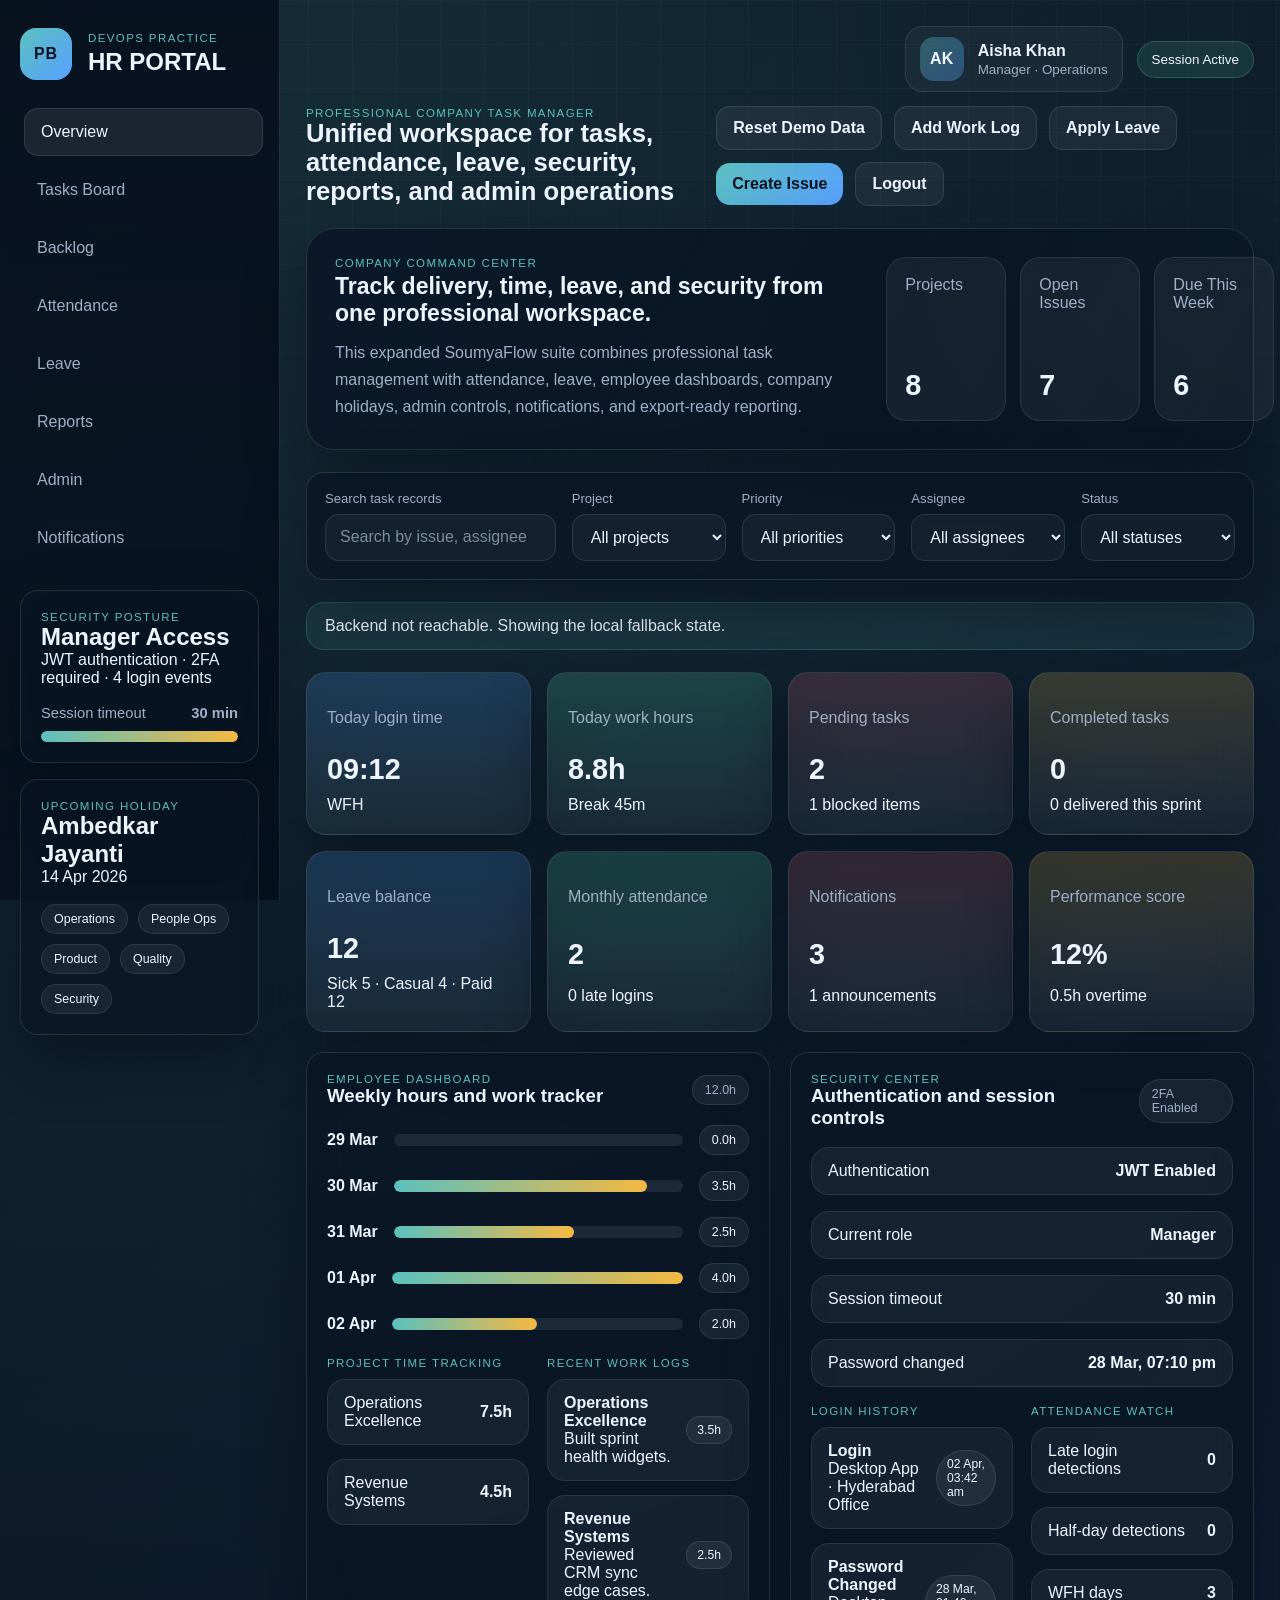
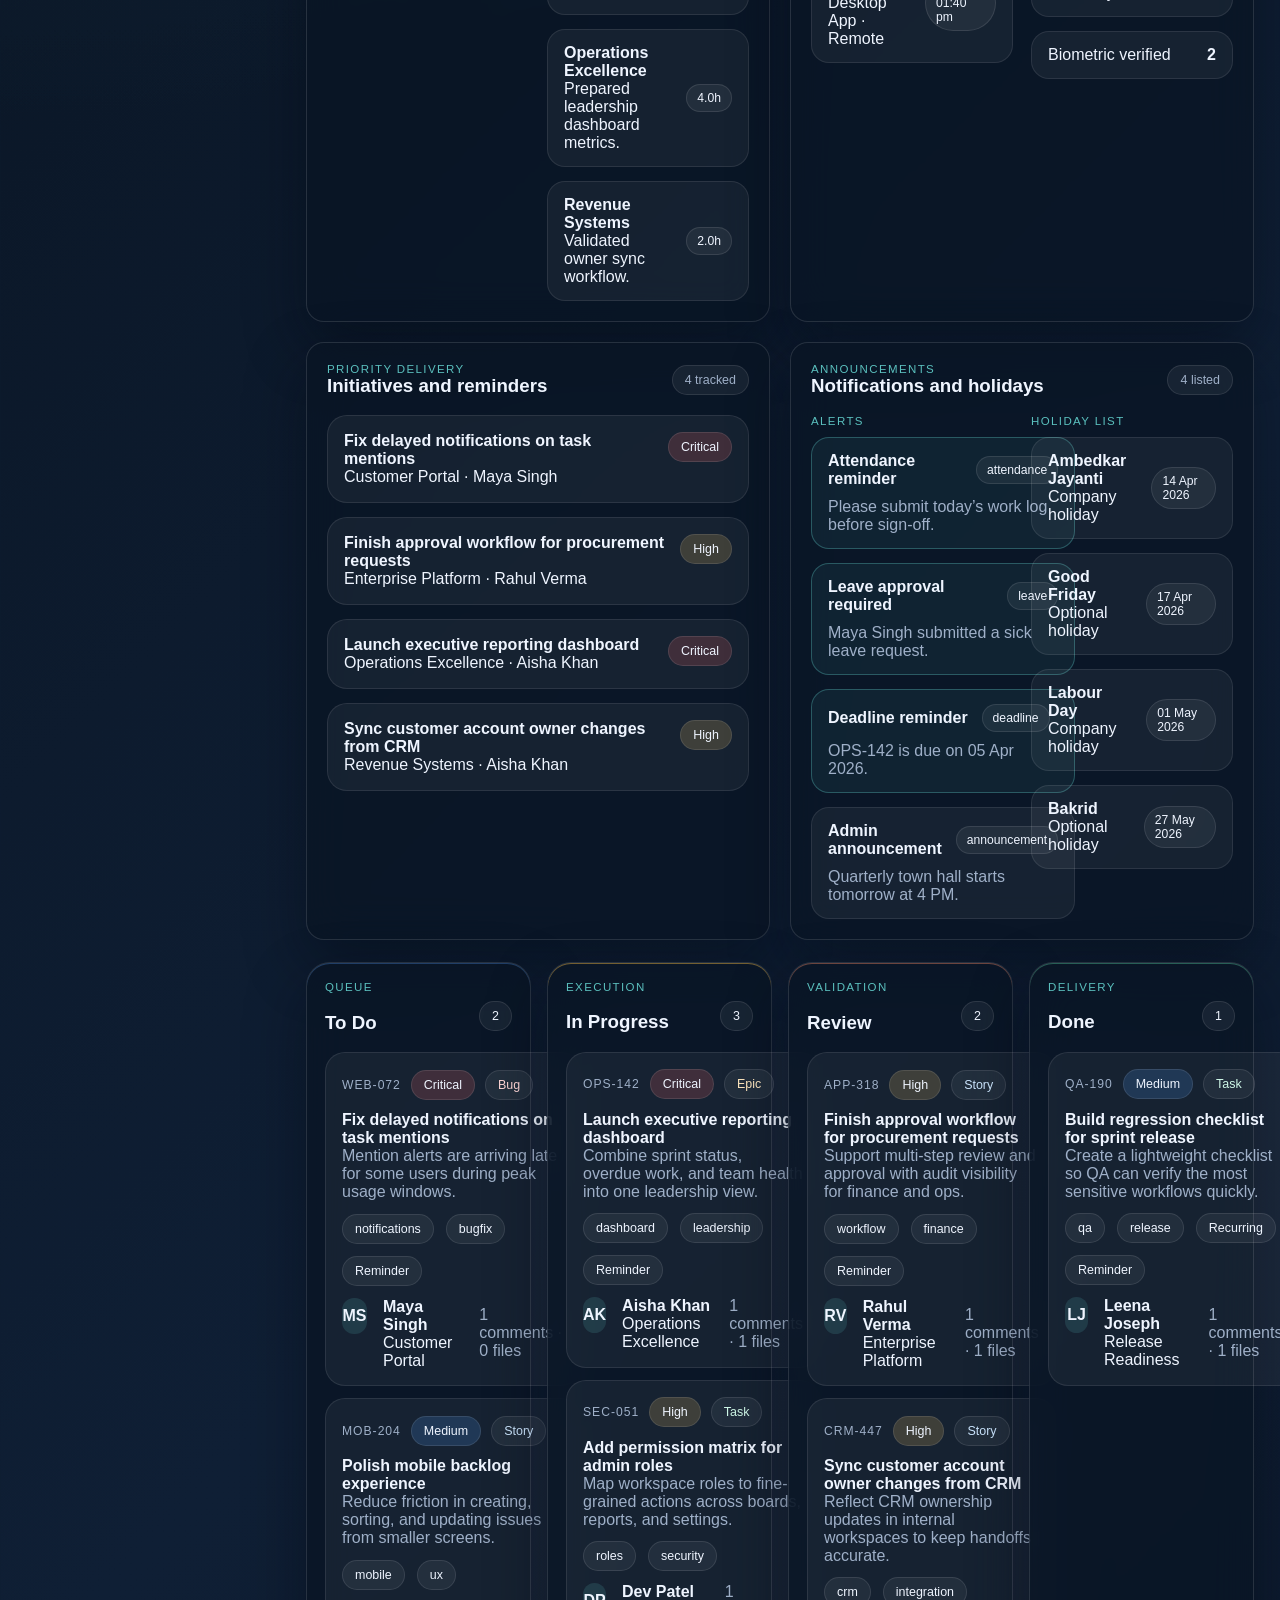
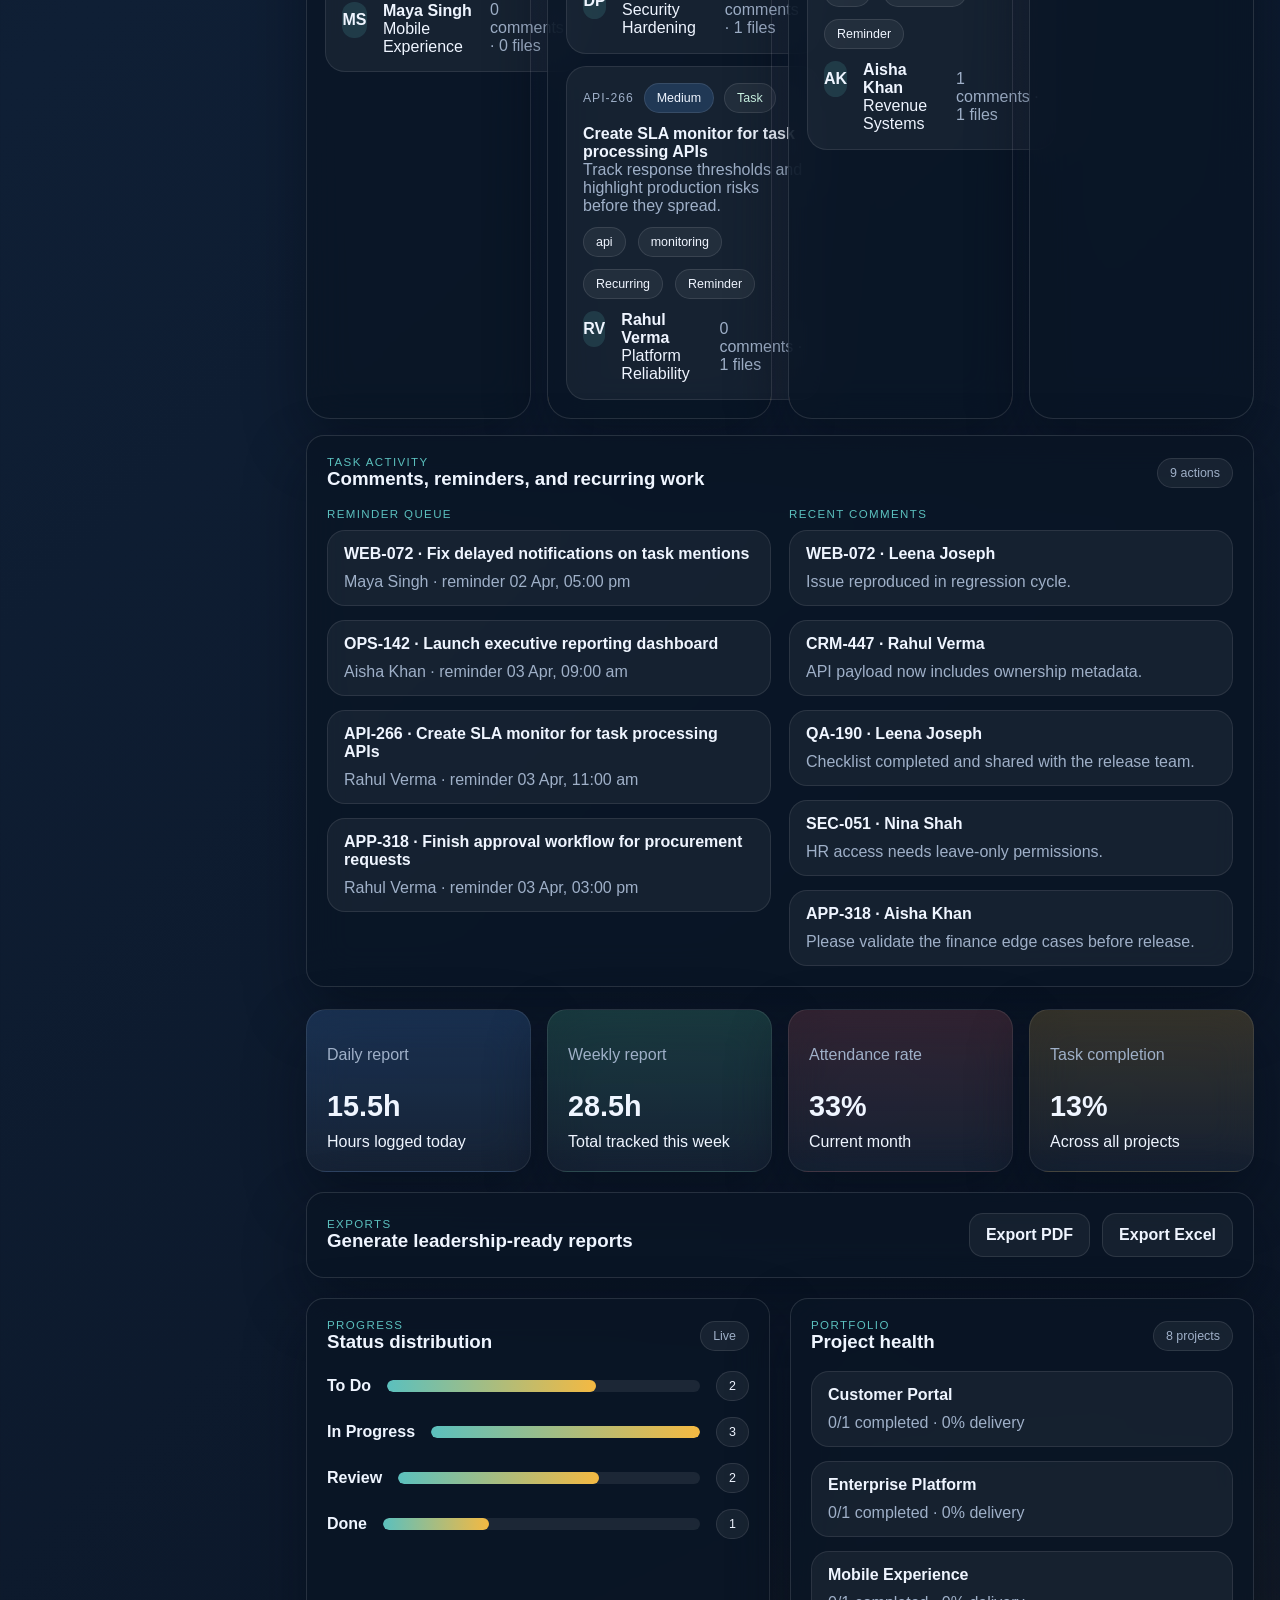
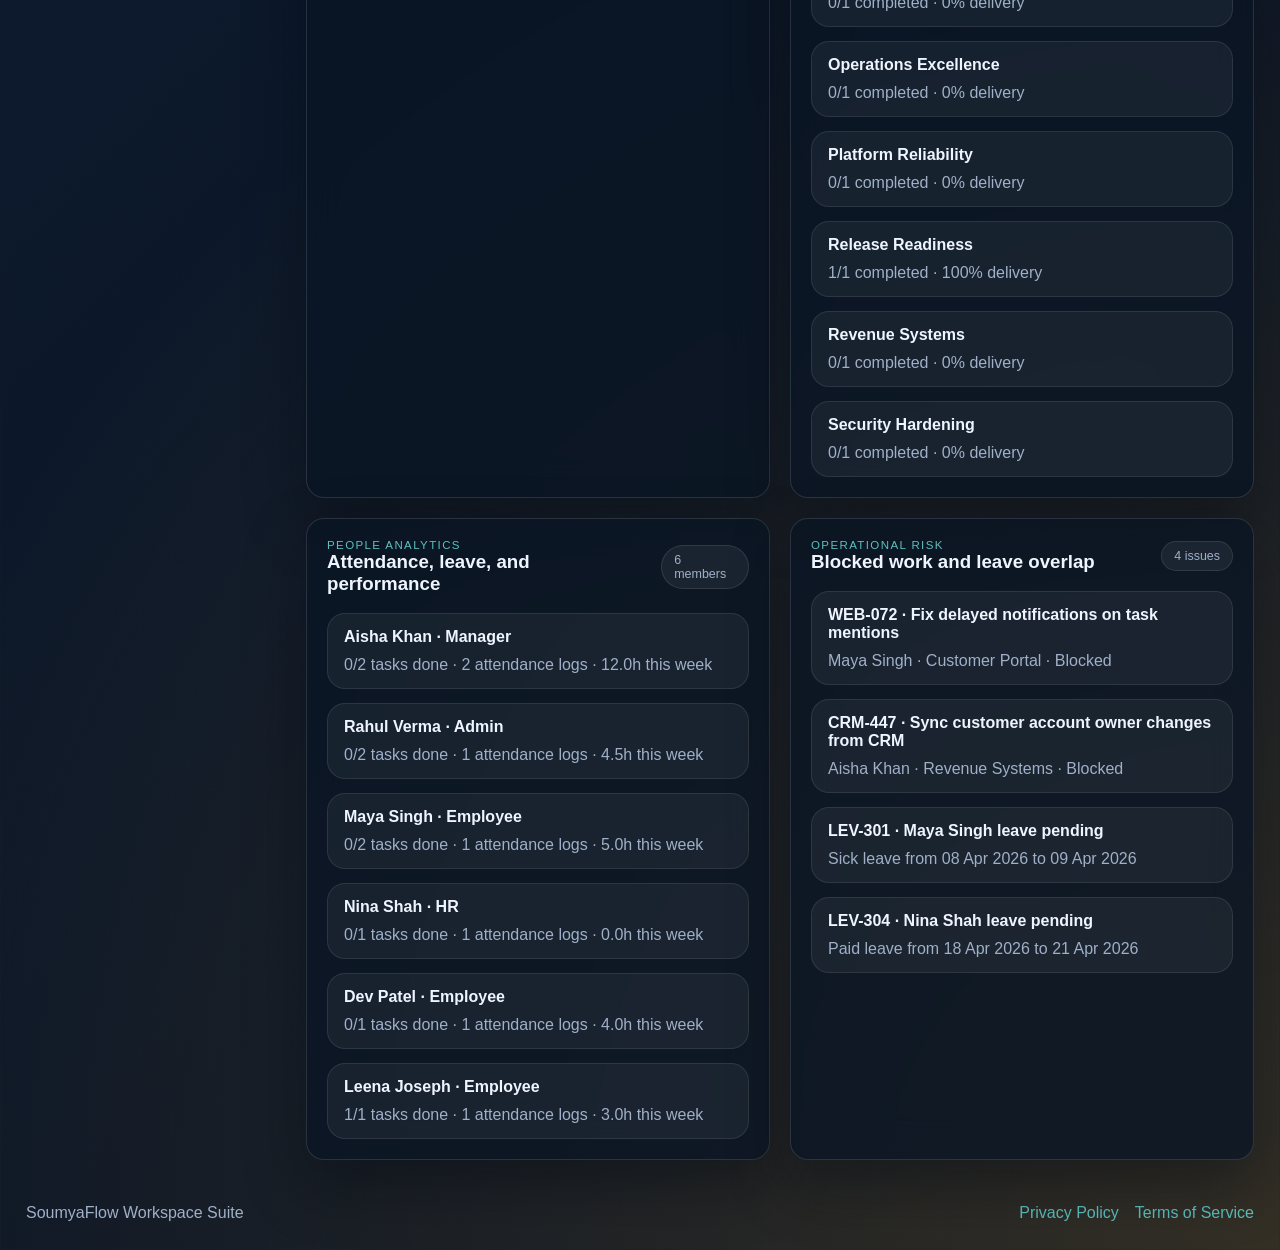
==== commit 4bb37bdb: "fixed bugs and removed demo data" ====
--- a/index.html
+++ b/index.html
@@ -13,8 +13,8 @@
         <div class="brand">
           <div class="brand-mark">PB</div>
           <div>
-            <p class="eyebrow">Operations Cloud</p>
-            <h1>SoumyaFlow</h1>
+            <p class="eyebrow">DevOps Practice</p>
+            <h1>HR PORTAL</h1>
           </div>
         </div>
 
